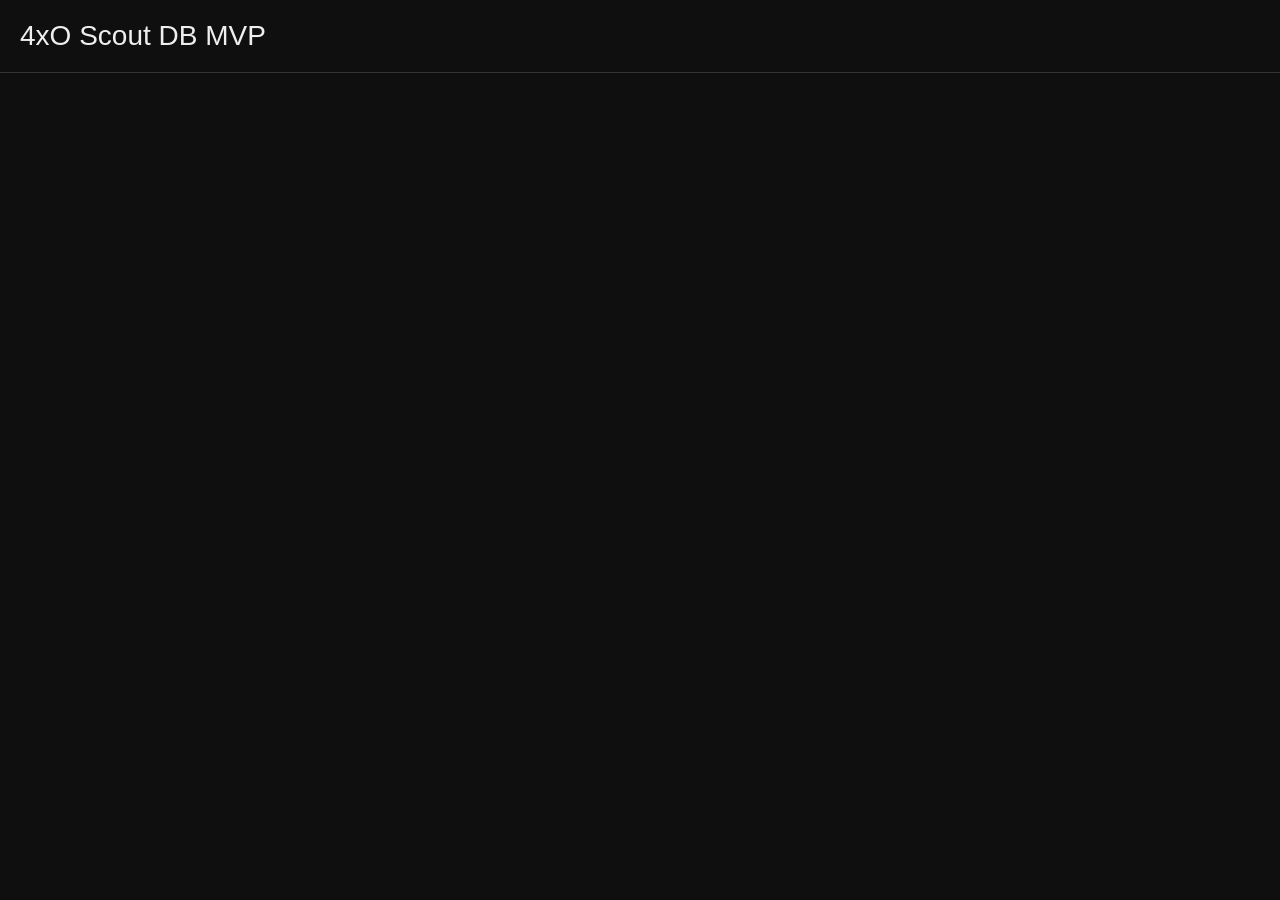
==== public/index.html @ be9f0649 "Scout" ====
<!doctype html>
<html>
<head>
  <meta charset="UTF-8" />
  <title>4xO Scout DB MVP</title>
  <style>
    body { background:#0f0f0f; color:#eee; font-family: Arial, sans-serif; margin:0; }
    header{ padding:20px; font-size:28px; border-bottom:1px solid #333; }
    #app{ padding:20px; }
    table{ width:100%; border-collapse: collapse; }
    th,td{ padding:8px; border-bottom:1px solid #333; text-align:left; }
    th{ cursor: pointer; }
    .badge{ display:inline-block; padding:4px 8px; border-radius:999px; font-size:12px; margin-right:4px; background:#444; }
    .score{ font-weight:bold; }
  </style>
</head>
<body>
  <header>4xO Scout DB MVP</header>
  <div id="app"></div>
  <script src="/src/app.js"></script>
</body>
</html>
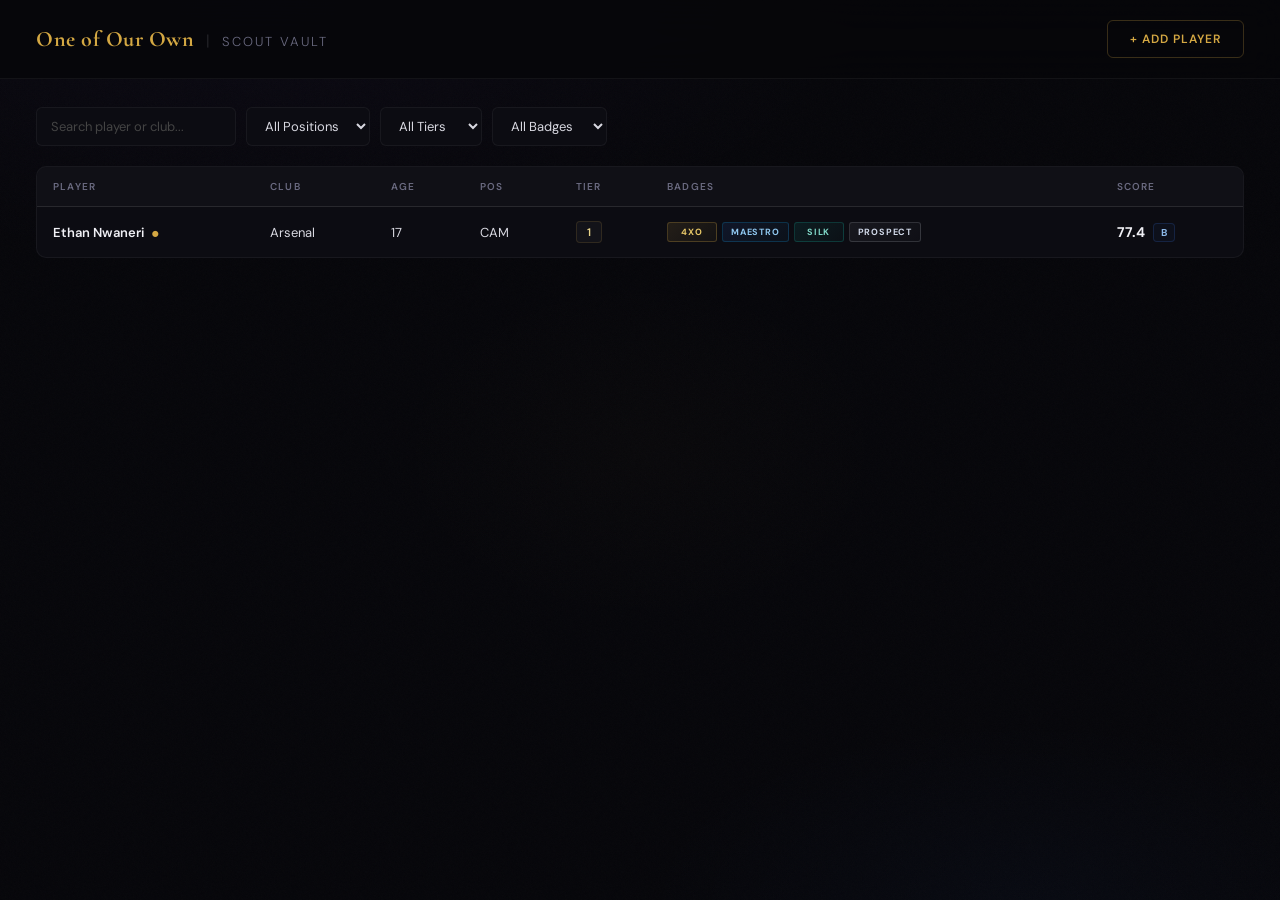
==== commit ad1cc45d: "2: full rebuild with auto-notes, evidence system, badges" ====
--- a/public/index.html
+++ b/public/index.html
@@ -1,22 +1,420 @@
-<!doctype html>
-<html>
+<!DOCTYPE html>
+<html lang="en">
 <head>
-  <meta charset="UTF-8" />
-  <title>4xO Scout DB MVP</title>
-  <style>
-    body { background:#0f0f0f; color:#eee; font-family: Arial, sans-serif; margin:0; }
-    header{ padding:20px; font-size:28px; border-bottom:1px solid #333; }
-    #app{ padding:20px; }
-    table{ width:100%; border-collapse: collapse; }
-    th,td{ padding:8px; border-bottom:1px solid #333; text-align:left; }
-    th{ cursor: pointer; }
-    .badge{ display:inline-block; padding:4px 8px; border-radius:999px; font-size:12px; margin-right:4px; background:#444; }
-    .score{ font-weight:bold; }
-  </style>
+<meta charset="UTF-8">
+<meta name="viewport" content="width=device-width, initial-scale=1.0">
+<title>Scout Vault | One of Our Own</title>
+<link rel="preconnect" href="https://fonts.googleapis.com">
+<link href="https://fonts.googleapis.com/css2?family=Cormorant+Garamond:ital,wght@0,400;0,600;0,700;1,400&family=DM+Sans:wght@300;400;500;600;700&family=Noto+Serif+JP:wght@400;700&display=swap" rel="stylesheet">
+<style>
+*,*::before,*::after{box-sizing:border-box;margin:0;padding:0}
+:root{--bg:#06060a;--surface:#0c0c12;--card:#0e0e16;--elevated:#121220;--text:#d8d8e0;--text-bright:#f0f0f5;--muted:#6a6a80;--line:rgba(255,255,255,0.05);--ground:#9a8465;--water:#3b7cf5;--fire:#e04040;--wind:#7890a8;--void:#8b5cf6;--gold:#d4a843;--warn:#e8a030}
+html{scroll-behavior:smooth}
+body{background:var(--bg);color:var(--text);font-family:'DM Sans',system-ui,sans-serif;min-height:100vh;overflow-x:hidden;-webkit-font-smoothing:antialiased}
+body::before{content:'';position:fixed;inset:0;z-index:0;pointer-events:none;background:radial-gradient(ellipse 80% 50% at 20% 0%,rgba(139,92,246,.04) 0%,transparent 60%),radial-gradient(ellipse 60% 40% at 80% 100%,rgba(59,124,245,.03) 0%,transparent 50%),radial-gradient(ellipse 50% 50% at 50% 50%,rgba(212,168,67,.015) 0%,transparent 40%)}
+body::after{content:'';position:fixed;inset:0;z-index:0;pointer-events:none;opacity:.025;background-image:url("data:image/svg+xml,%3Csvg viewBox='0 0 256 256' xmlns='http://www.w3.org/2000/svg'%3E%3Cfilter id='n'%3E%3CfeTurbulence type='fractalNoise' baseFrequency='0.9' numOctaves='4' stitchTiles='stitch'/%3E%3C/filter%3E%3Crect width='100%25' height='100%25' filter='url(%23n)'/%3E%3C/svg%3E");background-repeat:repeat;background-size:128px}
+.app{position:relative;z-index:1}
+.header{display:flex;justify-content:space-between;align-items:center;padding:20px 36px;border-bottom:1px solid var(--line);background:rgba(6,6,10,.85);backdrop-filter:blur(20px);position:sticky;top:0;z-index:50}
+.header-brand{display:flex;align-items:baseline;gap:12px}
+.header-title{font-family:'Cormorant Garamond',serif;font-weight:700;font-size:22px;color:var(--gold);letter-spacing:.5px}
+.header-divider{opacity:.15;font-weight:300}
+.header-subtitle{font-weight:300;font-size:13px;color:var(--muted);letter-spacing:2px;text-transform:uppercase}
+.btn-add{background:transparent;border:1px solid rgba(212,168,67,.25);color:var(--gold);padding:10px 22px;border-radius:6px;font-weight:600;font-size:12px;letter-spacing:1px;text-transform:uppercase;cursor:pointer;transition:all .25s;font-family:inherit}
+.btn-add:hover{background:rgba(212,168,67,.08);border-color:rgba(212,168,67,.45)}
+.main{padding:28px 36px;max-width:1400px;margin:0 auto}
+.filter-bar{display:flex;gap:10px;flex-wrap:wrap;margin-bottom:20px}
+.filter-input,.filter-select{background:var(--surface);border:1px solid var(--line);border-radius:6px;padding:9px 14px;color:var(--text);font-size:13px;font-family:inherit;outline:none;transition:border .2s}
+.filter-input:focus,.filter-select:focus{border-color:rgba(255,255,255,.12)}
+.filter-input::placeholder{color:#444}.filter-input{min-width:200px}.filter-select{cursor:pointer}
+.filter-select option{background:#111;color:#ddd}
+.table-wrap{border:1px solid var(--line);border-radius:10px;overflow:hidden;background:var(--surface)}
+.player-table{width:100%;border-collapse:collapse}
+.player-table thead{background:rgba(255,255,255,.015)}
+.player-table th{padding:13px 16px;text-align:left;font-weight:600;font-size:10px;letter-spacing:1.2px;text-transform:uppercase;color:var(--muted);border-bottom:1px solid var(--line);cursor:pointer;user-select:none;white-space:nowrap;transition:color .2s}
+.player-table th:hover{color:var(--text)}
+.player-table td{padding:14px 16px;border-bottom:1px solid var(--line);font-size:13px;vertical-align:middle}
+.player-table tbody tr{cursor:pointer;transition:background .15s}
+.player-table tbody tr:hover{background:rgba(255,255,255,.02)}
+.player-table tbody tr:last-child td{border-bottom:0}
+.player-table tbody tr.active-row{background:rgba(139,92,246,.04)}
+.player-name{font-weight:600;color:var(--text-bright)}
+.watchlist-dot{color:var(--gold);margin-left:8px;font-size:8px;vertical-align:middle}
+.tier-chip{display:inline-block;padding:3px 10px;border-radius:4px;font-size:11px;font-weight:600;background:rgba(255,255,255,.03);border:1px solid var(--line);font-variant-numeric:tabular-nums}
+.tier-1{color:#e8d48a;border-color:rgba(212,168,67,.15)}.tier-2{color:#b8aae0;border-color:rgba(139,92,246,.12)}.tier-3{color:#90d0a8;border-color:rgba(5,150,105,.12)}.tier-4{color:#8cb8e8;border-color:rgba(59,124,245,.12)}.tier-5{color:#d8a8a8;border-color:rgba(220,64,64,.12)}
+.score-chip{display:inline-flex;align-items:center;gap:8px;font-variant-numeric:tabular-nums}
+.score-num{font-weight:700;font-size:14px;color:var(--text-bright)}
+.grade{display:inline-block;min-width:20px;text-align:center;padding:2px 7px;border-radius:4px;font-size:10px;font-weight:700;letter-spacing:.5px;border:1px solid var(--line)}
+.grade.S{color:#e8d48a;border-color:rgba(212,168,67,.25);background:rgba(212,168,67,.06)}.grade.A{color:#c4b5fd;border-color:rgba(139,92,246,.2);background:rgba(139,92,246,.05)}.grade.B{color:#8cb8e8;border-color:rgba(59,124,245,.18);background:rgba(59,124,245,.04)}.grade.C{color:#90d0a8;border-color:rgba(5,150,105,.18);background:rgba(5,150,105,.04)}.grade.D{color:#888;border-color:#2a2a2a}.grade.E{color:#d8a8a8;border-color:rgba(220,64,64,.18);background:rgba(220,64,64,.04)}
+.badge-row{display:flex;flex-wrap:wrap;gap:5px;align-items:center}.no-badges{color:#333;font-size:12px}
+.badge{display:inline-flex;align-items:center;justify-content:center;min-width:50px;height:20px;padding:0 8px;border-radius:3px;font-size:9px;font-weight:700;letter-spacing:.8px;text-transform:uppercase;position:relative;overflow:hidden;border:1px solid rgba(255,255,255,.08);background:rgba(255,255,255,.03);white-space:nowrap}
+.badge::after{content:'';position:absolute;top:-50%;left:-80%;width:50%;height:250%;transform:rotate(25deg);pointer-events:none}
+.badge-4xo{background:linear-gradient(135deg,rgba(212,168,67,.12),rgba(212,168,67,.04));border-color:rgba(212,168,67,.25);color:#e8c868}
+.badge-elite{background:linear-gradient(135deg,rgba(139,92,246,.12),rgba(139,92,246,.04));border-color:rgba(139,92,246,.25);color:#c4b0f8}
+.badge-gem{background:linear-gradient(135deg,rgba(5,150,105,.12),rgba(5,150,105,.04));border-color:rgba(5,150,105,.25);color:#80e8c0}
+.badge-engine{background:linear-gradient(135deg,rgba(224,64,64,.12),rgba(224,64,64,.04));border-color:rgba(224,64,64,.2);color:#f0a0a0}
+.badge-maestro{background:linear-gradient(135deg,rgba(59,124,245,.1),rgba(14,165,233,.04));border-color:rgba(14,165,233,.22);color:#90c8f0}
+.badge-prospect{background:linear-gradient(135deg,rgba(226,232,240,.06),rgba(200,210,225,.02));border-color:rgba(226,232,240,.15);color:#d0d8e8}
+.badge-wall{background:linear-gradient(135deg,rgba(71,85,105,.14),rgba(71,85,105,.04));border-color:rgba(148,163,184,.15);color:#b0b8c8}
+.badge-silk{background:linear-gradient(135deg,rgba(20,184,166,.1),rgba(20,184,166,.03));border-color:rgba(20,184,166,.22);color:#80d8c8}
+@keyframes shimmer{0%{transform:translateX(-200%) rotate(25deg);opacity:0}25%{opacity:.8}65%{opacity:.15}100%{transform:translateX(250%) rotate(25deg);opacity:0}}
+@keyframes glow{0%,100%{box-shadow:0 0 0 transparent}50%{box-shadow:0 0 18px rgba(139,92,246,.18)}}
+@keyframes ember{0%,100%{box-shadow:0 0 0 transparent}50%{box-shadow:0 0 14px rgba(224,64,64,.18)}}
+@keyframes hueShift{0%{filter:hue-rotate(0)}50%{filter:hue-rotate(14deg)}100%{filter:hue-rotate(0)}}
+@keyframes sparkle{0%,100%{opacity:.1}50%{opacity:.65}}
+@keyframes metal{0%{filter:brightness(1)}50%{filter:brightness(1.18)}100%{filter:brightness(1)}}
+.badge-4xo::after{background:linear-gradient(90deg,transparent,rgba(255,255,255,.55),transparent);animation:shimmer 3s ease-in-out infinite .5s}
+.badge-gem::after{background:linear-gradient(90deg,transparent,rgba(255,255,255,.4),transparent);animation:shimmer 3.5s ease-in-out infinite 1s}
+.badge-elite{animation:glow 2.8s ease-in-out infinite}.badge-engine{animation:ember 2.2s ease-in-out infinite}
+.badge-maestro{animation:hueShift 4.5s ease-in-out infinite}.badge-silk{animation:hueShift 3.8s ease-in-out infinite}
+.badge-wall{animation:metal 3.2s ease-in-out infinite}
+.badge-prospect::after{background:radial-gradient(circle at 35% 40%,rgba(255,255,255,.6),transparent 50%);animation:sparkle 2.8s ease-in-out infinite}
+.empty-state{text-align:center;padding:100px 20px}
+.empty-kanji{font-family:'Noto Serif JP',serif;font-size:64px;opacity:.06;margin-bottom:16px;letter-spacing:24px}
+.empty-quote{font-family:'Cormorant Garamond',serif;font-size:20px;font-style:italic;opacity:.35;max-width:380px;margin:0 auto;line-height:1.6}
+.empty-cta{margin-top:12px;opacity:.2;font-size:13px}
+.detail-panel{position:fixed;right:0;top:0;bottom:0;width:460px;background:rgba(8,8,14,.96);border-left:1px solid var(--line);overflow-y:auto;padding:24px;transform:translateX(100%);transition:transform .3s cubic-bezier(.4,0,.2,1);z-index:100;backdrop-filter:blur(16px)}
+.detail-panel.open{transform:translateX(0)}
+.detail-panel::before{content:'';position:absolute;top:0;left:0;right:0;height:200px;background:radial-gradient(ellipse at 50% -20%,rgba(139,92,246,.04),transparent 70%);pointer-events:none}
+.detail-close{position:sticky;top:0;float:right;background:transparent;border:0;color:var(--muted);font-size:18px;cursor:pointer;width:32px;height:32px;display:flex;align-items:center;justify-content:center;border-radius:6px;transition:all .2s;z-index:10}
+.detail-close:hover{color:#fff;background:rgba(255,255,255,.05)}
+.detail-header{position:relative;margin-bottom:20px;padding-top:8px}
+.detail-name{font-family:'Cormorant Garamond',serif;font-size:28px;font-weight:700;color:var(--text-bright);margin-bottom:6px}
+.detail-meta{color:var(--muted);font-size:12px;margin-bottom:8px;line-height:1.6}
+.detail-tier{margin-bottom:10px}.detail-badges{margin-bottom:4px}.detail-badges .badge{height:22px;font-size:10px}
+.section{border:1px solid var(--line);border-radius:8px;padding:16px;margin-top:16px;background:rgba(255,255,255,.01)}
+.section-title{display:flex;align-items:baseline;gap:10px;font-weight:600;font-size:13px;letter-spacing:.3px;margin-bottom:12px;color:var(--text)}
+.kanji{font-family:'Noto Serif JP',serif;font-size:20px;line-height:1}
+.section .muted{color:var(--muted);font-size:12px;margin-left:auto;font-weight:500}
+.scores-grid{display:grid;grid-template-columns:repeat(4,1fr);gap:1px;background:var(--line);border-radius:6px;overflow:hidden}
+.score-block{background:var(--surface);padding:14px 8px;text-align:center}
+.score-label{font-size:9px;color:var(--muted);text-transform:uppercase;letter-spacing:1px;margin-bottom:6px}
+.score-value{font-size:22px;font-weight:700;color:var(--text-bright);font-variant-numeric:tabular-nums}
+.score-value .grade{font-size:18px;padding:0;border:0;background:transparent}
+.radar-wrap{display:flex;justify-content:center;padding:8px 0}canvas{max-width:100%}
+.attr-group{margin-top:4px}
+.attr-row{display:grid;grid-template-columns:100px 1fr 30px;gap:10px;align-items:center;margin:5px 0}
+.attr-name{font-size:11px;color:#777;letter-spacing:.2px}
+.attr-val{font-size:11px;color:#999;text-align:right;font-variant-numeric:tabular-nums;font-weight:600}
+.bar{height:4px;border-radius:99px;background:rgba(255,255,255,.03);overflow:hidden}
+.bar>span{display:block;height:100%;border-radius:99px;transition:width .5s cubic-bezier(.4,0,.2,1)}
+.el-ground .bar>span{background:linear-gradient(90deg,var(--ground),rgba(154,132,101,.15))}
+.el-water .bar>span{background:linear-gradient(90deg,var(--water),rgba(59,124,245,.15))}
+.el-fire .bar>span{background:linear-gradient(90deg,var(--fire),rgba(224,64,64,.15))}
+.el-wind .bar>span{background:linear-gradient(90deg,var(--wind),rgba(120,144,168,.15))}
+.el-void .bar>span{background:linear-gradient(90deg,var(--void),rgba(139,92,246,.15))}
+.attr-unverified .attr-name{color:var(--warn)}.attr-unverified .attr-name::after{content:' ?';font-size:9px;font-weight:700;opacity:.7}
+.attr-unverified .bar>span{background:repeating-linear-gradient(90deg,rgba(232,160,48,.3) 0px,rgba(232,160,48,.3) 4px,transparent 4px,transparent 8px)!important}
+.attr-unverified .attr-val{color:var(--warn)}
+.evidence-block{margin-top:10px;padding:10px 12px;border-radius:6px;background:rgba(255,255,255,.015);border:1px solid var(--line)}
+.evidence-match{font-size:11px;color:var(--muted);margin-bottom:6px}.evidence-match strong{color:var(--text)}
+.evidence-stats{display:flex;flex-wrap:wrap;gap:12px}
+.evidence-stat{font-size:11px}.evidence-stat .ev-label{color:var(--muted);font-size:9px;text-transform:uppercase;letter-spacing:.5px}.evidence-stat .ev-val{color:var(--text-bright);font-weight:600;font-size:14px;font-variant-numeric:tabular-nums}
+.scout-notes-text{font-size:12px;color:#999;line-height:1.8;white-space:pre-wrap}
+.detail-actions{display:flex;gap:8px;margin-top:20px;padding-top:16px;border-top:1px solid var(--line)}
+.detail-actions button{flex:1;padding:10px;border-radius:6px;border:1px solid var(--line);background:transparent;color:var(--muted);font-weight:600;font-size:11px;letter-spacing:.5px;text-transform:uppercase;cursor:pointer;transition:all .2s;font-family:inherit}
+.detail-actions button:hover{color:var(--text);border-color:rgba(255,255,255,.12);background:rgba(255,255,255,.02)}
+.btn-delete:hover{color:#e88!important;border-color:rgba(224,64,64,.2)!important;background:rgba(224,64,64,.04)!important}
+.modal-overlay{position:fixed;inset:0;background:rgba(0,0,0,.7);display:flex;align-items:center;justify-content:center;z-index:200;backdrop-filter:blur(6px)}
+.modal{width:min(900px,94vw);background:var(--surface);border:1px solid var(--line);border-radius:12px;overflow:hidden;max-height:90vh;display:flex;flex-direction:column}
+.modal-header{display:flex;justify-content:space-between;align-items:center;padding:16px 24px;border-bottom:1px solid var(--line)}
+.modal-header h2{font-family:'Cormorant Garamond',serif;font-size:20px;font-weight:600;color:var(--text-bright)}
+.modal-close{background:transparent;border:0;color:var(--muted);font-size:20px;cursor:pointer;padding:4px}.modal-close:hover{color:#fff}
+.modal-body{padding:20px 24px;overflow-y:auto;flex:1}
+.modal-footer{padding:14px 24px;border-top:1px solid var(--line);display:flex;gap:10px;justify-content:flex-end}
+.btn-save,.btn-cancel{padding:10px 24px;border-radius:6px;cursor:pointer;font-weight:600;font-size:12px;letter-spacing:.5px;text-transform:uppercase;border:1px solid var(--line);font-family:inherit;transition:all .2s}
+.btn-save{background:rgba(212,168,67,.08);border-color:rgba(212,168,67,.25);color:var(--gold)}.btn-save:hover{background:rgba(212,168,67,.14);border-color:rgba(212,168,67,.4)}
+.btn-cancel{background:transparent;color:var(--muted)}.btn-cancel:hover{color:var(--text);border-color:rgba(255,255,255,.1)}
+.form-section{margin-bottom:24px;padding-bottom:20px;border-bottom:1px solid var(--line)}.form-section:last-child{border-bottom:0;margin-bottom:0}
+.form-section-title{display:flex;align-items:baseline;gap:8px;font-size:14px;font-weight:600;margin-bottom:16px;color:var(--text-bright)}
+.el-form-section{border:1px solid var(--line);border-radius:8px;padding:16px;margin-bottom:16px;background:rgba(255,255,255,.008);transition:border-color .3s}
+.form-grid{display:grid;grid-template-columns:1fr 1fr;gap:14px}
+.form-field{display:flex;flex-direction:column;gap:5px}
+.form-field label{font-size:10px;color:var(--muted);text-transform:uppercase;letter-spacing:.8px;font-weight:500}
+.form-field.full-width{grid-column:1/-1}
+.input,textarea{width:100%;padding:10px 12px;border-radius:6px;border:1px solid var(--line);background:var(--bg);color:var(--text);font-size:13px;font-family:inherit;outline:none;transition:border .2s}
+.input:focus,textarea:focus{border-color:rgba(255,255,255,.12)}
+.textarea{resize:vertical;min-height:60px}select.input{cursor:pointer}select.input option{background:#0a0a0f;color:#ddd}
+.slider-grid{display:flex;flex-direction:column;gap:10px}
+.slider-row{display:grid;grid-template-columns:100px 1fr 30px;gap:12px;align-items:center;transition:opacity .2s}
+.slider-label{font-size:11px;color:#777;transition:color .2s}.slider-val{font-size:11px;color:#999;text-align:right;font-variant-numeric:tabular-nums;font-weight:600;transition:color .2s}
+.slider-row.unverified .slider-label{color:var(--warn)}.slider-row.unverified .slider-label::after{content:' ?';font-weight:700;font-size:10px}
+.slider-row.unverified .slider-val{color:var(--warn)}
+.slider-row.high-rated .slider-label{color:var(--text-bright)}.slider-row.high-rated .slider-val{color:var(--text-bright);font-weight:700}
+input[type="range"]{-webkit-appearance:none;appearance:none;width:100%;height:4px;border-radius:99px;background:rgba(255,255,255,.04);outline:none;cursor:pointer}
+input[type="range"]::-webkit-slider-thumb{-webkit-appearance:none;width:14px;height:14px;border-radius:50%;background:var(--text);border:2px solid var(--bg);cursor:pointer;transition:transform .1s;box-shadow:0 0 8px rgba(0,0,0,.4)}
+input[type="range"]::-webkit-slider-thumb:hover{transform:scale(1.2)}
+.evidence-form{margin-top:12px;padding:14px;border-radius:6px;background:rgba(212,168,67,.03);border:1px solid rgba(212,168,67,.12);animation:fadeIn .3s ease}
+.evidence-form-title{font-size:10px;font-weight:700;color:var(--gold);text-transform:uppercase;letter-spacing:1px;margin-bottom:10px}
+.evidence-form-title::before{content:'⚡ '}
+.ev-match-row{display:grid;grid-template-columns:1fr 1fr;gap:10px;margin-bottom:10px}
+.ev-stats-row{display:grid;grid-template-columns:repeat(auto-fill,minmax(100px,1fr));gap:8px}
+.evidence-form .input{font-size:12px;padding:8px 10px;background:rgba(0,0,0,.3);border-color:rgba(212,168,67,.1)}
+.evidence-form label{font-size:9px;color:var(--gold);opacity:.7}
+.notes-preview{margin-top:16px;padding:16px;border-radius:8px;border:1px solid var(--line);background:rgba(255,255,255,.01)}
+.notes-preview-title{font-size:10px;font-weight:700;color:var(--muted);text-transform:uppercase;letter-spacing:1px;margin-bottom:10px}
+.notes-preview-title::before{content:'✦ '}
+.notes-preview-text{font-size:12px;color:#888;line-height:1.8;white-space:pre-wrap}
+@keyframes fadeIn{from{opacity:0;transform:translateY(6px)}to{opacity:1;transform:translateY(0)}}
+@keyframes fadeUp{from{opacity:0;transform:translateY(12px)}to{opacity:1;transform:translateY(0)}}
+.header{animation:fadeUp .5s ease both}.filter-bar{animation:fadeUp .5s ease .1s both}.table-wrap{animation:fadeUp .5s ease .2s both}
+@media(max-width:900px){.main{padding:16px}.header{padding:16px}.detail-panel{width:100%}.modal{width:96vw}.form-grid{grid-template-columns:1fr}.scores-grid{grid-template-columns:repeat(2,1fr)}.filter-bar{flex-direction:column}}
+::-webkit-scrollbar{width:6px}::-webkit-scrollbar-track{background:transparent}::-webkit-scrollbar-thumb{background:rgba(255,255,255,.06);border-radius:3px}
+</style>
 </head>
 <body>
-  <header>4xO Scout DB MVP</header>
-  <div id="app"></div>
-  <script src="/src/app.js"></script>
+<div class="app">
+  <header class="header"><div class="header-brand"><span class="header-title">One of Our Own</span><span class="header-divider">|</span><span class="header-subtitle">Scout Vault</span></div><button class="btn-add" id="btnAddPlayer">+ Add Player</button></header>
+  <main class="main">
+    <div class="filter-bar"><input type="text" id="filterSearch" class="filter-input" placeholder="Search player or club..."><select id="filterPosition" class="filter-select"><option value="">All Positions</option><option>GK</option><option>CB</option><option>LB</option><option>RB</option><option>CDM</option><option>DM</option><option>CM</option><option>CAM</option><option>AM</option><option>LM</option><option>RM</option><option>LW</option><option>RW</option><option>CF</option><option>ST</option></select><select id="filterTier" class="filter-select"><option value="">All Tiers</option><option value="1">🏆 Tier 1</option><option value="2">🥈 Tier 2</option><option value="3">🥉 Tier 3</option><option value="4">🎯 Tier 4</option><option value="5">⭐ Tier 5</option></select><select id="filterBadge" class="filter-select"><option value="">All Badges</option><option>4xO</option><option>ELITE</option><option>GEM</option><option>ENGINE</option><option>MAESTRO</option><option>WALL</option><option>SILK</option><option>PROSPECT</option></select></div>
+    <div class="table-wrap"><table class="player-table"><thead><tr><th data-sort="name">Player</th><th data-sort="club">Club</th><th data-sort="age">Age</th><th data-sort="position">Pos</th><th data-sort="tier">Tier</th><th>Badges</th><th data-sort="adjustedScore">Score</th></tr></thead><tbody id="playerTableBody"></tbody></table><div class="empty-state" id="emptyState" style="display:none"><div class="empty-kanji">地 水 火 風 空</div><p class="empty-quote">"From one thing, know ten thousand things."</p><p class="empty-cta">Begin scouting.</p></div></div>
+    <div class="detail-panel" id="detailPanel"><button class="detail-close" id="detailClose">✕</button><div id="detailContent"></div></div>
+  </main>
+  <div class="modal-overlay" id="modalOverlay" style="display:none"><div class="modal"><div class="modal-header"><h2 id="modalTitle">Add Player</h2><button class="modal-close" id="modalClose">✕</button></div><div class="modal-body" id="modalBody"></div><div class="modal-footer"><button class="btn-save" id="btnSave">Save Player</button><button class="btn-cancel" id="btnCancel">Cancel</button></div></div></div>
+</div>
+<script>
+const TIER_MULT={1:1.0,2:0.92,3:0.85,4:0.78,5:0.72};
+const EL_KEYS={ground:['pace','acceleration','strength','stamina','agility','jumping'],water:['passing','technique','ballControl','dribbling','finishing','longBalls'],fire:['workRate','pressing','tackling','determination','aggression','composure'],wind:['vision','creativity','awareness','decision','crossing','keyPasses'],void:['talent','ceiling','footballIQ','adaptability','mentality','growth']};
+const EL_LABEL={ground:{name:'Ground',kanji:'地',colour:'#9a8465'},water:{name:'Water',kanji:'水',colour:'#3b7cf5'},fire:{name:'Fire',kanji:'火',colour:'#e04040'},wind:{name:'Wind',kanji:'風',colour:'#7890a8'},void:{name:'Void',kanji:'空',colour:'#8b5cf6'}};
+const AN={pace:'Pace',acceleration:'Acceleration',strength:'Strength',stamina:'Stamina',agility:'Agility',jumping:'Jumping',passing:'Passing',technique:'Technique',ballControl:'Ball Control',dribbling:'Dribbling',finishing:'Finishing',longBalls:'Long Balls',workRate:'Work Rate',pressing:'Pressing',tackling:'Tackling',determination:'Determination',aggression:'Aggression',composure:'Composure',vision:'Vision',creativity:'Creativity',awareness:'Awareness',decision:'Decision Making',crossing:'Crossing',keyPasses:'Key Passes',talent:'Talent',ceiling:'Ceiling',footballIQ:'Football IQ',adaptability:'Adaptability',mentality:'Mentality',growth:'Growth'};
+const BADGE_ORDER=['4xO','ELITE','GEM','ENGINE','MAESTRO','WALL','SILK','PROSPECT'];
+const BADGE_META={'4xO':{css:'badge-4xo',tip:'Academy product'},'ELITE':{css:'badge-elite',tip:'Adjusted 85+'},'GEM':{css:'badge-gem',tip:'Lower league gem'},'ENGINE':{css:'badge-engine',tip:'Fire 80+'},'MAESTRO':{css:'badge-maestro',tip:'Wind 80+'},'WALL':{css:'badge-wall',tip:'Ground 80+'},'SILK':{css:'badge-silk',tip:'Water 80+'},'PROSPECT':{css:'badge-prospect',tip:'Void 80+ & ≤21'}};
+const TIER_LABEL={1:'🏆 Tier 1',2:'🥈 Tier 2',3:'🥉 Tier 3',4:'🎯 Tier 4',5:'⭐ Tier 5'};
+const POSITIONS=['GK','CB','LB','RB','CDM','DM','CM','CAM','AM','LM','RM','LW','RW','CF','ST'];
+const EV_FIELDS={ground:['Distance (km)','Sprints','Top Speed','Aerial Won','Duels Won'],water:['Passes','Pass %','Dribbles','Shots on Target','Goals','Assists'],fire:['Tackles Won','Interceptions','Pressures','Recoveries','Duels Won %'],wind:['Chances Created','Key Passes','Through Balls','Assists','xA'],void:['Minutes','Apps (Season)','Competition','Age at Debut','Growth Notes']};
+
+function elAvg(p,el){const ks=EL_KEYS[el],a=p[el];if(!a)return 0;const valid=ks.filter(k=>(+a[k])>1);if(!valid.length)return 0;return Math.round(valid.reduce((s,k)=>s+(+a[k]),0)/valid.length*10)/10}
+function computeAll(p){
+  const es={};for(const e of Object.keys(EL_KEYS))es[e]=elAvg(p,e);
+  const raw=Math.round(Object.values(es).reduce((a,b)=>a+b,0)/5*10)/10;
+  const adj=Math.round(raw*(TIER_MULT[p.tier]||1)*10)/10;
+  const gr=s=>s>=90?'S':s>=80?'A':s>=70?'B':s>=60?'C':s>=50?'D':'E';
+  const bR=[];
+  if(p.academy)bR.push('4xO');if(adj>=85)bR.push('ELITE');
+  if([3,4,5].includes(+p.tier)&&adj>=70)bR.push('GEM');
+  if(es.fire>=80)bR.push('ENGINE');if(es.wind>=80)bR.push('MAESTRO');
+  if(es.ground>=80)bR.push('WALL');if(es.water>=80)bR.push('SILK');
+  if(es.void>=80&&+p.age<=21)bR.push('PROSPECT');
+  // Count unverified
+  let uvCount=0;for(const el of Object.keys(EL_KEYS))for(const k of EL_KEYS[el])if(p[el]&&+p[el][k]<=1)uvCount++;
+  return{elementScores:es,rawScore:raw,adjustedScore:adj,localGrade:gr(raw),worldGrade:gr(adj),badges:BADGE_ORDER.filter(b=>bR.includes(b)),unverifiedCount:uvCount};
+}
+
+// Auto-generate scout notes
+function genNotes(p){
+  const c=computeAll(p);const es=c.elementScores;const L=[];
+  const posT={GK:'goalkeeper',CB:'centre-back',LB:'left-back',RB:'right-back',CDM:'holding midfielder',DM:'defensive midfielder',CM:'central midfielder',CAM:'attacking midfielder',AM:'attacking midfielder',LM:'left midfielder',RM:'right midfielder',LW:'left winger',RW:'right winger',CF:'centre-forward',ST:'striker'};
+  const elDesc={ground:'physical foundation',water:'technical ability',fire:'fighting spirit',wind:'game intelligence',void:'potential ceiling'};
+  const type=posT[p.position]||p.position;
+  const sorted=Object.entries(es).sort((a,b)=>b[1]-a[1]);
+  const strongest=sorted[0],weakest=sorted[sorted.length-1];
+  // Opening
+  if(c.adjustedScore>=85)L.push(`Elite-level ${type}. Exceptional across multiple dimensions.`);
+  else if(c.adjustedScore>=75)L.push(`Strong ${type} with clear qualities at this level.`);
+  else if(c.adjustedScore>=65)L.push(`Capable ${type} with areas of promise and room to develop.`);
+  else L.push(`Developing ${type}. Needs further observation.`);
+  // Strongest
+  if(strongest[1]>=70)L.push(`\nPrimary strength is ${elDesc[strongest[0]]} (${EL_LABEL[strongest[0]].name}: ${strongest[1]}).`);
+  // Standouts
+  const so=[];for(const el of Object.keys(EL_KEYS))for(const k of EL_KEYS[el]){const v=p[el]&&+p[el][k];if(v>=85)so.push({n:AN[k],v,el})}
+  so.sort((a,b)=>b.v-a.v);
+  if(so.length)L.push(`Standout attributes: ${so.slice(0,6).map(s=>`${s.n} (${s.v})`).join(', ')}.`);
+  // Weakest
+  if(weakest[1]<65)L.push(`\n${EL_LABEL[weakest[0]].name} (${weakest[1]}) is the weakest ring — ${elDesc[weakest[0]]} needs development.`);
+  // Unverified
+  const uv=[];for(const el of Object.keys(EL_KEYS))for(const k of EL_KEYS[el])if(p[el]&&+p[el][k]<=1)uv.push(AN[k]);
+  if(uv.length)L.push(`\n⚠ NEEDS WATCHING: ${uv.join(', ')}. Insufficient data — observe again.`);
+  // Badges
+  if(c.badges.length)L.push(`\nBadges: ${c.badges.join(' · ')}`);
+  if(p.academy)L.push(`Academy product — One of Our Own.`);
+  // Age
+  if(+p.age<=18&&es.void>=80)L.push(`\nAt ${p.age}, the ceiling is significant. Void scores suggest generational potential.`);
+  else if(+p.age<=21)L.push(`\nStill only ${p.age} — trajectory matters more than the snapshot.`);
+  else if(+p.age>=30)L.push(`\nAt ${p.age}, this is the finished article. Peak window.`);
+  // Tier
+  if([3,4,5].includes(+p.tier)&&c.adjustedScore>=65)L.push(`Currently at ${TIER_LABEL[p.tier]} — if these numbers hold at a higher level, serious prospect.`);
+  return L.join('\n');
+}
+
+// Storage
+const SKEY='4xo_vault_v4';
+const DEMO={id:'ethan-nwaneri-001',name:'Ethan Nwaneri',club:'Arsenal',age:17,position:'CAM',academy:true,nationality:'English',height:177,preferredFoot:'Right',tier:1,watchlist:true,imageURL:'',currentValue:'£40m',
+  ground:{pace:72,acceleration:75,strength:58,stamina:68,agility:82,jumping:55},
+  water:{passing:84,technique:88,ballControl:86,dribbling:83,finishing:74,longBalls:72},
+  fire:{workRate:73,pressing:70,tackling:52,determination:78,aggression:60,composure:80},
+  wind:{vision:85,creativity:88,awareness:82,decision:79,crossing:70,keyPasses:84},
+  void:{talent:92,ceiling:94,footballIQ:85,adaptability:82,mentality:80,growth:90},
+  matches:[],evidence:{},scoutNotes:'',dateAdded:'2026-03-14T00:00:00Z',lastUpdated:'2026-03-14T00:00:00Z'};
+DEMO.scoutNotes=genNotes(DEMO);
+
+const DB={
+  _l(){try{const r=localStorage.getItem(SKEY);return r?JSON.parse(r):null}catch(e){return null}},
+  _s(d){localStorage.setItem(SKEY,JSON.stringify(d))},
+  gp(){const d=this._l();return d?d.players:[]},
+  sp(ps){this._s({players:ps,saved:new Date().toISOString()})},
+  add(p){const ps=this.gp();p.id=p.id||'p-'+Date.now()+'-'+Math.random().toString(36).substr(2,6);p.dateAdded=new Date().toISOString();p.lastUpdated=p.dateAdded;ps.push(p);this.sp(ps);return p},
+  upd(id,u){const ps=this.gp();const i=ps.findIndex(p=>p.id===id);if(i<0)return;ps[i]={...ps[i],...u,lastUpdated:new Date().toISOString()};this.sp(ps);return ps[i]},
+  del(id){this.sp(this.gp().filter(p=>p.id!==id))},
+  get(id){return this.gp().find(p=>p.id===id)||null},
+  seed(){if(!this._l())this.sp([DEMO])},
+  exp(){return JSON.stringify({players:this.gp()},null,2)},
+  imp(t){try{const o=JSON.parse(t);if(o.players){this.sp(o.players);return true}}catch(e){}return false}
+};
+
+// App
+(function(){
+let players=[],selectedId=null,sortKey='adjustedScore',sortDir=-1,editingId=null;
+const $=id=>document.getElementById(id);
+const $tb=$('playerTableBody'),$empty=$('emptyState'),$dp=$('detailPanel'),$dc=$('detailContent'),$mo=$('modalOverlay'),$mb=$('modalBody'),$mt=$('modalTitle');
+function esc(s){if(!s)return'';const d=document.createElement('div');d.textContent=s;return d.innerHTML}
+function bdg(bs){if(!bs||!bs.length)return'<span class="no-badges">—</span>';return bs.map(b=>{const m=BADGE_META[b];return m?`<span class="badge ${m.css}" title="${m.tip}">${b}</span>`:''}).join('')}
+
+function init(){DB.seed();load();renderTable();bind()}
+function load(){players=DB.gp().map(p=>({...p,...computeAll(p)}))}
+
+function renderTable(){
+  let list=players.slice();
+  const s=($('filterSearch').value||'').toLowerCase(),fp=$('filterPosition').value,ft=$('filterTier').value,fb=$('filterBadge').value;
+  if(s)list=list.filter(p=>p.name.toLowerCase().includes(s)||p.club.toLowerCase().includes(s));
+  if(fp)list=list.filter(p=>p.position===fp);if(ft)list=list.filter(p=>+p.tier===+ft);
+  if(fb)list=list.filter(p=>p.badges&&p.badges.includes(fb));
+  list.sort((a,b)=>{let va=a[sortKey],vb=b[sortKey];if(typeof va==='string'){va=va.toLowerCase();vb=(vb||'').toLowerCase()}return va<vb?-sortDir:va>vb?sortDir:0});
+  if(!list.length){$tb.innerHTML='';$empty.style.display='block';return}
+  $empty.style.display='none';
+  $tb.innerHTML=list.map(p=>`<tr data-id="${p.id}" class="${p.id===selectedId?'active-row':''}">
+    <td class="col-player"><span class="player-name">${esc(p.name)}</span>${p.watchlist?'<span class="watchlist-dot">●</span>':''}${p.unverifiedCount?`<span style="color:var(--warn);font-size:9px;margin-left:6px" title="${p.unverifiedCount} unverified">${p.unverifiedCount}?</span>`:''}</td>
+    <td>${esc(p.club)}</td><td>${p.age}</td><td>${p.position}</td>
+    <td><span class="tier-chip tier-${p.tier}">${p.tier}</span></td>
+    <td><div class="badge-row">${bdg(p.badges)}</div></td>
+    <td><span class="score-chip"><span class="score-num">${p.adjustedScore}</span><span class="grade ${p.worldGrade}">${p.worldGrade}</span></span></td>
+  </tr>`).join('');
+}
+
+function openDetail(id){
+  const p=players.find(x=>x.id===id);if(!p)return;selectedId=id;renderTable();
+  $dc.innerHTML=`
+    <div class="detail-header"><h2 class="detail-name">${esc(p.name)}</h2>
+    <div class="detail-meta">${esc(p.club)} · ${p.age} · ${p.position}${p.nationality?' · '+esc(p.nationality):''}${p.height?' · '+p.height+'cm':''}${p.preferredFoot?' · '+p.preferredFoot:''}${p.currentValue?' · '+esc(p.currentValue):''}</div>
+    <div class="detail-tier"><span class="tier-chip tier-${p.tier}">${TIER_LABEL[p.tier]}</span></div>
+    <div class="badge-row detail-badges">${bdg(p.badges)}</div></div>
+    <div class="section"><div class="section-title"><span class="kanji" style="color:var(--void)">五輪</span>Five Rings</div><div class="radar-wrap"><canvas id="radarCanvas" width="340" height="340"></canvas></div></div>
+    <div class="section"><div class="scores-grid">
+      <div class="score-block"><div class="score-label">Raw</div><div class="score-value">${p.rawScore}</div></div>
+      <div class="score-block"><div class="score-label">Adjusted</div><div class="score-value">${p.adjustedScore}</div></div>
+      <div class="score-block"><div class="score-label">Local</div><div class="score-value"><span class="grade ${p.localGrade}">${p.localGrade}</span></div></div>
+      <div class="score-block"><div class="score-label">World</div><div class="score-value"><span class="grade ${p.worldGrade}">${p.worldGrade}</span></div></div>
+    </div></div>
+    ${['ground','water','fire','wind','void'].map(el=>{const L=EL_LABEL[el];const ev=p.evidence&&p.evidence[el];return`
+      <div class="section"><div class="section-title"><span class="kanji" style="color:${L.colour}">${L.kanji}</span><span>${L.name}</span><span class="muted">${p.elementScores[el]}</span></div>
+      <div class="attr-group el-${el}">${EL_KEYS[el].map(k=>{const v=(p[el]&&p[el][k])||0;const uv=+v<=1;return`<div class="attr-row${uv?' attr-unverified':''}"><span class="attr-name">${AN[k]}</span><div class="bar"><span style="width:${Math.max(v,1)}%"></span></div><span class="attr-val">${uv?'?':v}</span></div>`}).join('')}</div>
+      ${ev&&ev.match?`<div class="evidence-block"><div class="evidence-match">Evidence: <strong>${esc(ev.match)}</strong>${ev.date?' — '+esc(ev.date):''}</div>${Object.entries(ev.stats||{}).filter(([,v])=>v).length?`<div class="evidence-stats">${Object.entries(ev.stats).filter(([,v])=>v).map(([k,v])=>`<div class="evidence-stat"><div class="ev-label">${esc(k)}</div><div class="ev-val">${esc(v)}</div></div>`).join('')}</div>`:''}</div>`:''}</div>`}).join('')}
+    <div class="section"><div class="section-title">Scout Report</div><p class="scout-notes-text">${esc(p.scoutNotes||'')}</p></div>
+    <div class="detail-actions"><button class="btn-edit" data-id="${p.id}">Edit</button><button class="btn-export-single" data-id="${p.id}">Export</button><button class="btn-delete" data-id="${p.id}">Delete</button></div>`;
+  $dp.classList.add('open');requestAnimationFrame(()=>drawRadar(p));
+}
+function closeDetail(){$dp.classList.remove('open');selectedId=null;renderTable()}
+
+function drawRadar(p){
+  const c=document.getElementById('radarCanvas');if(!c)return;const ctx=c.getContext('2d'),W=c.width,H=c.height,cx=W/2,cy=H/2,R=Math.min(cx,cy)-42;
+  const els=['ground','water','fire','wind','void'],scores=els.map(e=>p.elementScores[e]||0);ctx.clearRect(0,0,W,H);
+  function pt(i,s){const a=-Math.PI/2+i*2*Math.PI/5;return{x:cx+Math.cos(a)*R*s,y:cy+Math.sin(a)*R*s}}
+  [.25,.5,.75,1].forEach(s=>{ctx.beginPath();for(let i=0;i<5;i++){const q=pt(i,s);i?ctx.lineTo(q.x,q.y):ctx.moveTo(q.x,q.y)}ctx.closePath();ctx.strokeStyle='rgba(255,255,255,.04)';ctx.lineWidth=1;ctx.stroke()});
+  els.forEach((el,i)=>{const end=pt(i,1);ctx.beginPath();ctx.moveTo(cx,cy);ctx.lineTo(end.x,end.y);ctx.strokeStyle=EL_LABEL[el].colour+'30';ctx.lineWidth=1;ctx.stroke()});
+  ctx.beginPath();scores.forEach((s,i)=>{const q=pt(i,s/100);i?ctx.lineTo(q.x,q.y):ctx.moveTo(q.x,q.y)});ctx.closePath();
+  const grd=ctx.createRadialGradient(cx,cy,0,cx,cy,R);grd.addColorStop(0,'rgba(139,92,246,.18)');grd.addColorStop(1,'rgba(139,92,246,.03)');
+  ctx.fillStyle=grd;ctx.fill();ctx.strokeStyle='rgba(139,92,246,.5)';ctx.lineWidth=1.5;ctx.stroke();
+  scores.forEach((s,i)=>{const q=pt(i,s/100);ctx.beginPath();ctx.arc(q.x,q.y,3.5,0,Math.PI*2);ctx.fillStyle=EL_LABEL[els[i]].colour;ctx.fill();ctx.beginPath();ctx.arc(q.x,q.y,8,0,Math.PI*2);ctx.fillStyle=EL_LABEL[els[i]].colour+'18';ctx.fill()});
+  els.forEach((el,i)=>{const L=EL_LABEL[el],lp=pt(i,1.2);ctx.textAlign='center';ctx.textBaseline='middle';ctx.fillStyle=L.colour;ctx.font="600 11px 'DM Sans'";ctx.fillText(L.name,lp.x,lp.y-8);ctx.font="400 16px 'Noto Serif JP'";ctx.fillText(L.kanji,lp.x,lp.y+10)});
+}
+
+function openModal(player){
+  editingId=player?player.id:null;$mt.textContent=player?'Edit Player':'Add Player';
+  const p=player||{};const ev=p.evidence||{};
+  $mb.innerHTML=`
+    <div class="form-section"><h3 class="form-section-title">Basic Info</h3><div class="form-grid">
+      <div class="form-field"><label>Name</label><input type="text" id="fName" value="${esc(p.name||'')}" class="input"></div>
+      <div class="form-field"><label>Club</label><input type="text" id="fClub" value="${esc(p.club||'')}" class="input"></div>
+      <div class="form-field"><label>Age</label><input type="number" id="fAge" value="${p.age||''}" class="input" min="10" max="45"></div>
+      <div class="form-field"><label>Position</label><select id="fPos" class="input">${POSITIONS.map(x=>`<option ${p.position===x?'selected':''}>${x}</option>`).join('')}</select></div>
+      <div class="form-field"><label>Nationality</label><input type="text" id="fNat" value="${esc(p.nationality||'')}" class="input"></div>
+      <div class="form-field"><label>Height (cm)</label><input type="number" id="fHt" value="${p.height||''}" class="input"></div>
+      <div class="form-field"><label>Foot</label><select id="fFoot" class="input"><option ${p.preferredFoot==='Right'?'selected':''}>Right</option><option ${p.preferredFoot==='Left'?'selected':''}>Left</option><option ${p.preferredFoot==='Both'?'selected':''}>Both</option></select></div>
+      <div class="form-field"><label>Tier</label><select id="fTier" class="input">${[1,2,3,4,5].map(t=>`<option value="${t}" ${+p.tier===t?'selected':''}>${TIER_LABEL[t]}</option>`).join('')}</select></div>
+      <div class="form-field"><label>Academy</label><select id="fAcad" class="input"><option value="true" ${p.academy?'selected':''}>Yes</option><option value="false" ${!p.academy?'selected':''}>No</option></select></div>
+      <div class="form-field"><label>Value</label><input type="text" id="fVal" value="${esc(p.currentValue||'')}" class="input" placeholder="e.g. £40m"></div>
+    </div></div>
+    ${['ground','water','fire','wind','void'].map(el=>{const L=EL_LABEL[el];const eev=ev[el]||{};return`
+      <div class="el-form-section" id="elSec_${el}" style="border-color:${L.colour}20">
+        <h3 class="form-section-title"><span class="kanji" style="color:${L.colour}">${L.kanji}</span>${L.name}</h3>
+        <div class="slider-grid">${EL_KEYS[el].map(k=>{const v=p[el]!=null&&p[el][k]!=null?p[el][k]:50;return`
+          <div class="slider-row${+v<=1?' unverified':''}${+v>=85?' high-rated':''}" id="sr_${el}_${k}">
+            <label class="slider-label">${AN[k]}</label>
+            <input type="range" min="0" max="99" value="${v}" class="slider" data-el="${el}" data-attr="${k}">
+            <span class="slider-val">${+v<=1?'?':v}</span>
+          </div>`}).join('')}</div>
+        <div id="evSlot_${el}" style="display:none"><div class="evidence-form">
+          <div class="evidence-form-title">Evidence Required — Prove It</div>
+          <div class="ev-match-row">
+            <div class="form-field"><label>Match (vs)</label><input type="text" class="input" id="evM_${el}" value="${esc(eev.match||'')}"></div>
+            <div class="form-field"><label>Date</label><input type="date" class="input" id="evD_${el}" value="${eev.date||''}"></div>
+          </div>
+          <div class="ev-stats-row">${EV_FIELDS[el].map(f=>{const sv=(eev.stats&&eev.stats[f])||'';return`<div class="form-field"><label>${f}</label><input type="text" class="input ev-si" data-el="${el}" data-f="${f}" value="${esc(sv)}"></div>`}).join('')}</div>
+        </div></div>
+      </div>`}).join('')}
+    <div class="notes-preview" id="notesPreview"><div class="notes-preview-title">Auto-Generated Scout Report</div><div class="notes-preview-text" id="npText">Adjust sliders to generate...</div></div>`;
+  $mo.style.display='flex';bindSliders();updateEvVis();updatePreview();
+}
+
+function bindSliders(){
+  document.querySelectorAll('.modal .slider').forEach(sl=>{
+    sl.addEventListener('input',function(){
+      const v=+this.value,row=this.closest('.slider-row'),vs=row.querySelector('.slider-val');
+      vs.textContent=v<=1?'?':v;
+      row.classList.toggle('unverified',v<=1);row.classList.toggle('high-rated',v>=85);
+      updateEvVis();updatePreview();
+    });
+  });
+}
+function updateEvVis(){
+  ['ground','water','fire','wind','void'].forEach(el=>{
+    let hi=false;document.querySelectorAll(`.slider[data-el="${el}"]`).forEach(s=>{if(+s.value>=85)hi=true});
+    const slot=document.getElementById('evSlot_'+el);if(slot)slot.style.display=hi?'block':'none';
+    const sec=document.getElementById('elSec_'+el);if(sec)sec.style.borderColor=EL_LABEL[el].colour+(hi?'40':'20');
+  });
+}
+function updatePreview(){
+  const tp={name:$('fName')?.value||'Player',club:$('fClub')?.value||'Club',age:+($('fAge')?.value)||20,position:$('fPos')?.value||'CM',academy:$('fAcad')?.value==='true',tier:+($('fTier')?.value)||1};
+  ['ground','water','fire','wind','void'].forEach(el=>{tp[el]={};EL_KEYS[el].forEach(k=>{const sl=document.querySelector(`.slider[data-el="${el}"][data-attr="${k}"]`);tp[el][k]=sl?+sl.value:50})});
+  const pr=$('npText');if(pr)pr.textContent=genNotes(tp);
+}
+function closeModal(){$mo.style.display='none';editingId=null}
+function savePlayer(){
+  const name=$('fName').value.trim(),club=$('fClub').value.trim();
+  if(!name||!club){alert('Name and Club required.');return}
+  const p={name,club,age:+$('fAge').value||17,position:$('fPos').value,nationality:$('fNat').value.trim(),height:+$('fHt').value||null,preferredFoot:$('fFoot').value,tier:+$('fTier').value,academy:$('fAcad').value==='true',currentValue:$('fVal').value.trim(),watchlist:false,imageURL:'',matches:[]};
+  ['ground','water','fire','wind','void'].forEach(el=>{p[el]={};EL_KEYS[el].forEach(k=>{const sl=document.querySelector(`[data-el="${el}"][data-attr="${k}"]`);p[el][k]=sl?+sl.value:50})});
+  p.evidence={};
+  ['ground','water','fire','wind','void'].forEach(el=>{const mi=document.getElementById('evM_'+el);if(mi&&mi.value.trim()){const stats={};document.querySelectorAll(`.ev-si[data-el="${el}"]`).forEach(inp=>{if(inp.value.trim())stats[inp.dataset.f]=inp.value.trim()});p.evidence[el]={match:mi.value.trim(),date:(document.getElementById('evD_'+el)||{}).value||'',stats}}});
+  p.scoutNotes=genNotes(p);
+  if(editingId){const ex=DB.get(editingId);p.id=editingId;p.watchlist=ex?ex.watchlist:false;p.matches=ex?ex.matches:[];p.dateAdded=ex?ex.dateAdded:new Date().toISOString();DB.upd(editingId,p)}
+  else DB.add(p);
+  closeModal();load();renderTable();if(editingId&&selectedId===editingId)openDetail(editingId);
+}
+
+function bind(){
+  $('btnAddPlayer').onclick=()=>openModal(null);$('btnSave').onclick=savePlayer;$('btnCancel').onclick=closeModal;$('modalClose').onclick=closeModal;
+  $mo.onclick=e=>{if(e.target===$mo)closeModal()};$('detailClose').onclick=closeDetail;
+  $tb.onclick=e=>{const r=e.target.closest('tr[data-id]');if(r)openDetail(r.dataset.id)};
+  $dc.onclick=e=>{const b=e.target;
+    if(b.classList.contains('btn-edit')){const p=DB.get(b.dataset.id);if(p)openModal(p)}
+    if(b.classList.contains('btn-delete')&&confirm('Delete?')){DB.del(b.dataset.id);closeDetail();load();renderTable()}
+    if(b.classList.contains('btn-export-single')){const p=DB.get(b.dataset.id);if(p){const bl=new Blob([JSON.stringify(p,null,2)],{type:'application/json'});const a=document.createElement('a');a.href=URL.createObjectURL(bl);a.download=p.name.replace(/\s+/g,'_')+'.json';a.click()}}
+  };
+  document.querySelectorAll('.player-table th[data-sort]').forEach(th=>th.onclick=()=>{const k=th.dataset.sort;if(sortKey===k)sortDir*=-1;else{sortKey=k;sortDir=k==='name'||k==='club'?1:-1}renderTable()});
+  ['filterSearch','filterPosition','filterTier','filterBadge'].forEach(id=>{const el=$(id);el.oninput=renderTable;el.onchange=renderTable});
+  document.onkeydown=e=>{if(e.key==='Escape'){if($mo.style.display!=='none')closeModal();else if($dp.classList.contains('open'))closeDetail()}};
+}
+document.addEventListener('DOMContentLoaded',init);
+})();
+</script>
 </body>
-</html>+</html>
